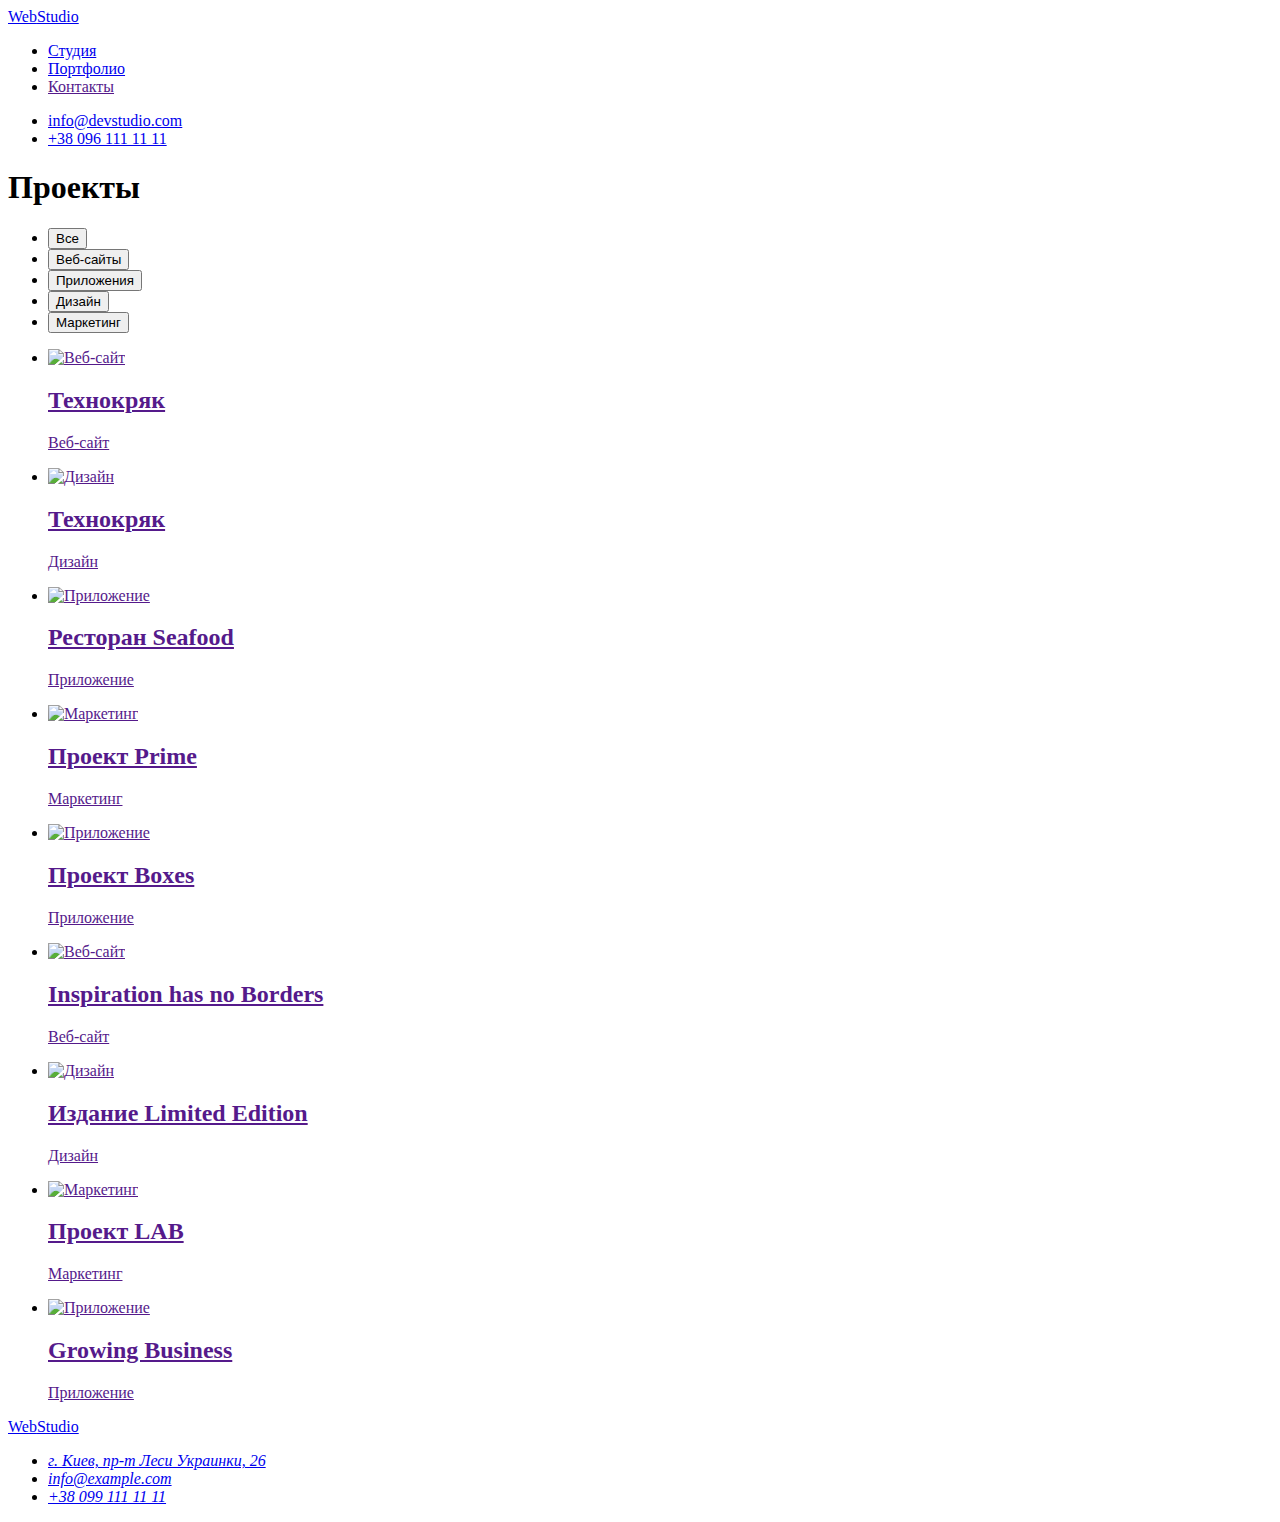
==== portfolio.html @ 8c82be48 "Add files via upload" ====
<!-- @format -->

<!DOCTYPE html>
<html lang="ru">
  <head>
    <meta charset="UTF-8" />
    <meta http-equiv="X-UA-Compatible" content="IE=edge" />
    <meta name="viewport" content="width=device-width, initial-scale=1.0" />
    <title>Студия</title>
    <link rel="preconnect" href="https://fonts.googleapis.com" />
    <link rel="preconnect" href="https://fonts.gstatic.com" crossorigin />
    <link
      href="https://fonts.googleapis.com/css2?family=Raleway:wght@700&family=Roboto:wght@400;500;700;900&display=swap"
      rel="stylesheet"
    />
    <link
      rel="stylesheet"
      href="https://cdnjs.cloudflare.com/ajax/libs/modern-normalize/1.1.0/modern-normalize.min.css"
      integrity="sha512-wpPYUAdjBVSE4KJnH1VR1HeZfpl1ub8YT/NKx4PuQ5NmX2tKuGu6U/JRp5y+Y8XG2tV+wKQpNHVUX03MfMFn9Q=="
      crossorigin="anonymous"
      referrerpolicy="no-referrer"
    />
    <link rel="stylesheet" href="./css/styles.css" />
  </head>

  <body>
    <header class="header">
      <div class="container container-header">
        <nav class="nav-header">
          <a href="/" class="name-logo logo-link logo-header"
            >Web<span class="name-studio">Studio</span></a
          >
          <ul class="nav-list">
            <li class="nav-list-item">
              <a href="index.html" class="nav-link">Студия</a>
            </li>
            <li class="nav-list-item">
              <a href="portfolio.html" class=" current nav-link">Портфолио</a>
            </li>
            <li class="nav-list-item">
              <a href="" class="nav-link">Контакты</a>
            </li>
          </ul>
        </nav>

        <ul class="contacts-list">
          <li class="contacts-email">
            <a href="mailto:info@devstudio.com" class="contacts-link"
              >info@devstudio.com</a
            >
          </li>
          <li class="contacts-phone">
            <a href="tel:+380961111111" class="contacts-link"
              >+38 096 111 11 11</a
            >
          </li>
        </ul>
      </div>
    </header>

    <main class="projects">
      <section class="section">
        <div class="container">
          <h1 class="projects-title">Проекты</h1>
            <ul class="button-filter-list">
              <li class="button-filter">
                <button type="button" class="filter-link">Все</button>
              </li>
              <li class="button-filter">
                <button type="button" class="filter-link">Веб-сайты</button>
              </li>
              <li class="button-filter">
                <button type="button" class="filter-link">Приложения</button>
              </li>
              <li class="button-filter">
                <button type="button" class="filter-link">Дизайн</button>
              </li>
              <li class="button-filter">
                <button type="button" class="filter-link">Маркетинг</button>
              </li>
            </ul>
          
          <ul class="projects-list">
            <li class="projects-item">
              <a href="">
                <img
                  src="images/project1.jpg"
                  alt="Веб-сайт"
                  width="370"
                  height="298"
                  class="project-img"
                />
                <div class="project-subtitle">
                  <h2 class="project-title">Технокряк</h2>
                  <p class="project-text">Веб-сайт</p>
                </div>
              </a>
            </li>
            <li class="projects-item">
              <a href="">
                <img
                  src="images/project2.jpg"
                  alt="Дизайн"
                  width="370"
                  height="298"
                  class="project-img"
                />
                <div class="project-subtitle">
                  <h2 class="project-title">Технокряк</h2>
                  <p class="project-text">Дизайн</p>
                </div>
              </a>
            </li>
            <li class="projects-item">
              <a href="">
                <img
                  src="images/project3.jpg"
                  alt="Приложение"
                  width="370"
                  height="298"
                  class="project-img"
                />
                <div class="project-subtitle">
                  <h2 class="project-title">Ресторан Seafood</h2>
                  <p class="project-text">Приложение</p>
                </div>
              </a>
            </li>
            <li class="projects-item">
              <a href="">
                <img
                  src="images/project4.jpg"
                  alt="Маркетинг"
                  width="370"
                  height="298"
                  class="project-img"
                />
                <div class="project-subtitle">
                  <h2 class="project-title">Проект Prime</h2>
                  <p class="project-text">Маркетинг</p>
                </div>
              </a>
            </li>
            <li class="projects-item">
              <a href="">
                <img
                  src="images/project5.jpg"
                  alt="Приложение"
                  width="370"
                  height="298"
                  class="project-img"
                />
                <div class="project-subtitle">
                  <h2 class="project-title">Проект Boxes</h2>
                  <p class="project-text">Приложение</p>
                </div>
              </a>
            </li>
            <li class="projects-item">
              <a href="">
                <img
                  src="images/project6.jpg"
                  alt="Веб-сайт"
                  width="370"
                  height="298"
                  class="project-img"
                />
                <div class="project-subtitle">
                  <h2 class="project-title">Inspiration has no Borders</h2>
                  <p class="project-text">Веб-сайт</p>
                </div>
              </a>
            </li>
            <li class="projects-item">
              <a href="">
                <img
                  src="images/project7.jpg"
                  alt="Дизайн"
                  width="370"
                  height="298"
                  class="project-img"
                />
                <div class="project-subtitle">
                  <h2 class="project-title">Издание Limited Edition</h2>
                  <p class="project-text">Дизайн</p>
                </div>
              </a>
            </li>
            <li class="projects-item">
              <a href="">
                <img
                  src="images/project8.jpg"
                  alt="Маркетинг"
                  width="370"
                  height="298"
                  class="project-img"
                />
                <div class="project-subtitle">
                  <h2 class="project-title">Проект LAB</h2>
                  <p class="project-text">Маркетинг</p>
                </div>
              </a>
            </li>
            <li class="projects-item">
              <a href="">
                <img
                  src="images/project9.jpg"
                  alt="Приложение"
                  width="370"
                  height="298"
                  class="project-img"
                />
                <div class="project-subtitle">
                  <h2 class="project-title">Growing Business</h2>
                  <p class="project-text">Приложение</p>
                </div>
              </a>
            </li>
          </ul>
        </div>
      </section>
    </main>

    <footer class="footer">
      <div class="container footer-container">
        <a href="/" class="name-logo footer-logo"
          >Web<span class="studio">Studio</span></a
        >
        <address class="address">
          <ul class="address-list">
            <li class="address-item">
              <a href="https://goo.gl/maps/V4Cm6WzRBC5eiZp59" class="location"
                >г. Киев, пр-т Леси Украинки, 26</a
              >
            </li>
            <li class="address-item">
              <a href="mailto:info@example.com" class="mail"
                >info@example.com</a
              >
            </li>
            <li class="address-item">
              <a href="tel:+380991111111" class="phone">+38 099 111 11 11</a>
            </li>
          </ul>
        </address>
      </div>
    </footer>
  </body>
</html>
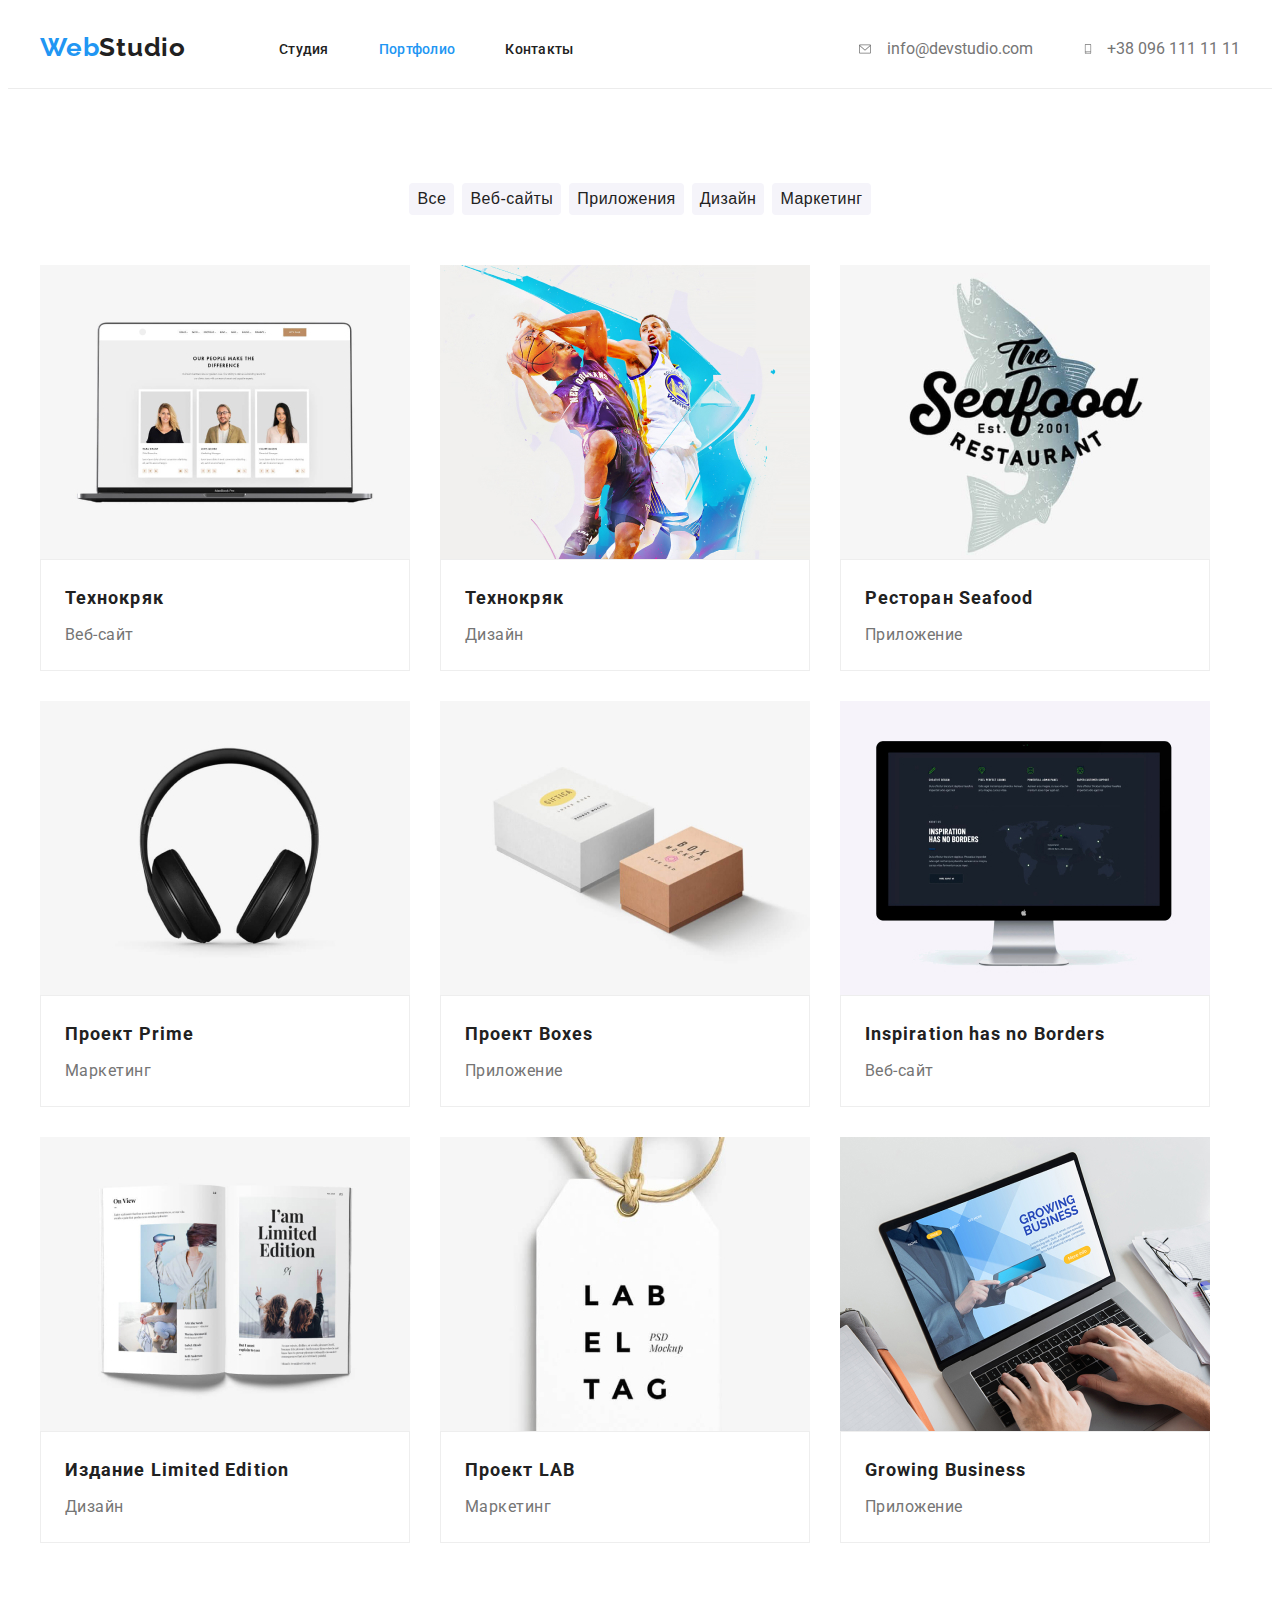
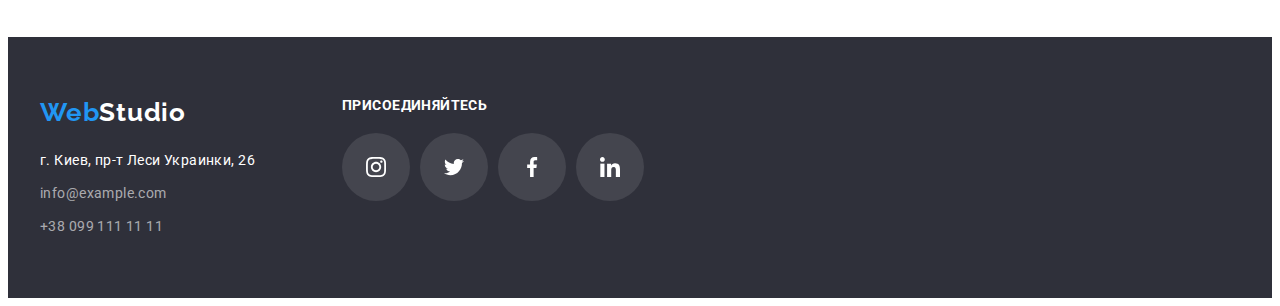
==== commit 5fc39237: "/" ====
--- a/portfolio.html
+++ b/portfolio.html
@@ -45,14 +45,14 @@
 
         <ul class="contacts-list">
           <li class="contacts-email">
-            <a href="mailto:info@devstudio.com" class="contacts-link"
-              >info@devstudio.com</a
-            >
+            <a href="mailto:info@devstudio.com" class="contacts-link">
+              <svg class="contacts-icon" width="16" height="12"> <use href="images/symbol-defs-orig.svg#envelope"></use></svg>
+              info@devstudio.com</a>
           </li>
           <li class="contacts-phone">
-            <a href="tel:+380961111111" class="contacts-link"
-              >+38 096 111 11 11</a
-            >
+            <a href="tel:+380961111111" class="contacts-link">
+              <svg class="contacts-icon" width="10" height="16"> <use href="images/symbol-defs-orig.svg#smartphone"></use></svg>
+              +38 096 111 11 11</a>
           </li>
         </ul>
       </div>
@@ -223,9 +223,10 @@
 
     <footer class="footer">
       <div class="container footer-container">
+        <div class="block-address">
         <a href="/" class="name-logo footer-logo"
-          >Web<span class="studio">Studio</span></a
-        >
+          >Web<span class="studio">Studio</span></a>
+          
         <address class="address">
           <ul class="address-list">
             <li class="address-item">
@@ -243,6 +244,34 @@
             </li>
           </ul>
         </address>
+        </div>
+
+        <div class="social-block">
+        <p class="footer-text">присоединяйтесь</p>
+
+        <ul class="social-icon-list">
+          <li class="social-icon-item">
+            <a href="" class="social-link footer-social-link">
+            <svg class="social-icon footer-icon" width="20" height="20"><use href="images/symbol-defs-orig.svg#instagram"></use></svg>
+          </a>
+          </li>
+          <li class="social-icon-item">
+            <a href="" class="social-link footer-social-link">
+            <svg class="social-icon footer-icon" width="20" height="20"><use href="images/symbol-defs-orig.svg#twitter"></use></svg>
+          </a>
+          </li>
+          <li class="social-icon-item">
+            <a href="" class="social-link footer-social-link">
+            <svg class="social-icon footer-icon" width="20" height="20"><use href="images/symbol-defs-orig.svg#facebook"></use></svg>
+          </a>
+          </li>
+          <li class="social-icon-item">
+            <a href="" class="social-link footer-social-link">
+            <svg class="social-icon footer-icon" width="20" height="20"><use href="images/symbol-defs-orig.svg#linkedin"></use></svg>
+          </a>
+          </li>
+        </ul>
+      </div>
       </div>
     </footer>
   </body>
--- a/css/styles.css
+++ b/css/styles.css
@@ -0,0 +1,551 @@
+/** @format */
+
+:root {
+  --title-color: #ffffff;
+  --main-text-color: #212121;
+  --additional-text-color: #757575;
+  --button-color: #2196f3;
+  --background-color: #ffffff;
+  --additional-background-color: #2f303a;
+  --button-portfolio: #f5f4fa;
+  --portfolio-text-color: #212121;
+}
+
+body {
+  font-family: Roboto, sans-serif;
+}
+/*reset and common*/
+h1,
+h2,
+h3,
+h4,
+h5,
+h6,
+p {
+  margin: 0;
+}
+
+a {
+  text-decoration: none;
+}
+ul {
+  list-style: none;
+  margin: 0;
+  padding: 0;
+}
+button {
+  cursor: pointer;
+}
+
+img{
+  display: inline-block;
+  display: block;
+  max-width: 100%;
+  height: auto;
+}
+
+.container {
+  width: 1200px;
+  padding-left: 15px;
+  padding-right: 15px;
+  margin: auto;
+}
+.section {
+  padding-top: 94px;
+  padding-bottom: 94px;
+}
+
+/*header*/
+
+.nav-list-item .current {
+  color: var(--button-color);
+}
+.nav-link,
+.contacts-link,
+.contacts-link {
+  padding-bottom: 32px;
+  padding-top: 32px;
+}
+
+.name-logo {
+  display: block;
+  font-family: Raleway;
+  font-weight: bold;
+  font-size: 26px;
+  line-height: calc(31 / 26);
+  letter-spacing: 0.03em;
+  color: var(--button-color);
+}
+
+.name-studio {
+  color: var(--main-text-color);
+}
+
+.nav-list,
+.contacts-list {
+  display: flex;
+}
+
+.nav-list {
+  display: flex;
+  align-items: center;
+}
+.nav-list-item:not(:last-child) {
+  margin-right: 50px;
+}
+.contacts-email {
+  margin-right: 50px;
+}
+
+.container-header {
+  display: flex;
+  align-items: center;
+  justify-content: space-between;
+}
+
+.header{
+  border-bottom: 1px solid #ececec;
+}
+
+.logo-link {
+  margin-right: 93px;
+  padding-top: 24px;
+  padding-bottom: 25px;
+}
+
+.nav-header {
+  display: flex;
+}
+
+.nav-link {
+  color: var(--main-text-color);
+  font-weight: 500;
+  font-size: 14px;
+  line-height: calc(16 / 14);
+  letter-spacing: 0.02em;
+}
+.nav-link:hover,
+.nav-link:focus {
+  color: var(--button-color);
+}
+
+.contacts-link {
+  color: var(--additional-text-color);
+  text-decoration: none;
+}
+
+.contacts-link:hover,
+.contacts-link:focus {
+  color: var(--button-color);
+}
+
+.contacts-icon{
+  margin-right: 10px;
+  vertical-align: middle;
+  fill: currentColor;
+}
+
+
+
+/*hero*/
+
+.hero {
+  padding-top: 200px;
+  padding-bottom: 200px;
+  text-align: center;
+background-color: var(--additional-background-color);
+}
+
+section.hero{
+  background-image: linear-gradient(rgba(47, 48, 58, 0.4), rgba(47, 48, 58, 0.4)),
+  url(/images/background.jpg);
+  max-width: 1600px;
+  margin-left: auto;
+  margin-right: auto;
+  height: 600px;
+  background-position: center;
+} 
+
+.hero-title {
+  color: var(--title-color);
+  font-weight: 900;
+  font-size: 44px;
+  line-height: calc(60 / 44);
+  text-align: center;
+  letter-spacing: 0.06em;
+  text-transform: uppercase;
+  margin-bottom: 30px;
+}
+
+.button-hero {
+  color: var(--title-color);
+  background-color: var(--button-color);
+  font-weight: bold;
+  font-size: 16px;
+  line-height: calc(30 / 16);
+  display: inline-block;
+  align-items: center;
+  text-align: center;
+  justify-content: center;
+  letter-spacing: 0.06em;
+  padding: 10px 32px;
+}
+
+
+/*advantages*/
+
+.section-title.advantage {
+  position: absolute;
+  white-space: nowrap;
+  width: 1px;
+  height: 1px;
+  overflow: hidden;
+  border: 0;
+  padding: 0;
+  clip: rect(0 0 0 0);
+  clip-path: inset(50%);
+  margin: -1px;
+}
+
+.advantage-list {
+  display: flex;
+}
+
+.advantage-item:not(:last-child) {
+  margin-right: 30px;
+}
+
+.advantage-title {
+  color: var(--main-text-color);
+  font-weight: bold;
+  font-size: 14px;
+  line-height: calc(16 / 14);
+  letter-spacing: 0.03em;
+  text-transform: uppercase;
+  margin-bottom: 10px;
+}
+
+.advantage-description {
+  color: var(--additional-text-color);
+  font-weight: normal;
+  font-size: 14px;
+  line-height: calc(24 / 14);
+  letter-spacing: 0.03em;
+}
+
+
+.advantage-block-icon{
+  background-color: #F5F4FA;
+  border-radius: 4px;
+  height: 120px;
+  width: 270px;
+  display: flex;
+  align-items: center;
+  justify-content: center;
+  margin-bottom: 30px;
+}
+
+/*--what we do--*/
+.img-section{
+  padding-top: 0;
+}
+
+.img-list {
+  display: flex;
+}
+
+.img-item:not(:last-child) {
+  margin-right: 30px;
+}
+
+.section-title {
+  color: var(--main-text-color);
+  font-weight: bold;
+  font-size: 36px;
+  line-height: calc(42 / 36);
+  text-align: center;
+  letter-spacing: 0.03em;
+  margin-bottom: 50px;
+}
+
+/*--team--*/
+
+.section-team {
+  background-color: var(--button-portfolio);
+}
+
+.team-list {
+  display: flex;
+}
+
+.team-item{
+  background-color: var(--background-color);
+  box-shadow: 0px 1px 3px rgba(0, 0, 0, 0.12), 0px 1px 1px rgba(0, 0, 0, 0.14), 0px 2px 1px rgba(0, 0, 0, 0.2);
+border-radius: 0px 0px 4px 4px;
+}
+.team-item:not(:last-child) {
+  margin-right: 30px;
+}
+
+.team-title {
+  color: var(--main-text-color);
+  font-weight: 500;
+  font-size: 16px;
+  line-height: calc(19 / 16);
+  text-align: center;
+  letter-spacing: 0.03em;
+  margin-bottom: 10px;
+}
+
+.team-description {
+  color: var(--additional-text-color);
+  font-size: 16px;
+  line-height: calc(19 / 16);
+  text-align: center;
+  letter-spacing: 0.03em;
+  margin-bottom: 16px;
+}
+.team-subtitile {
+  padding-top: 30px;
+  padding-bottom: 30px;
+}
+
+.social-icon-list{
+  display: flex;
+  justify-content: center;
+  align-items: center;
+}
+.social-icon-item+.social-icon-item{
+  margin-left: 10px;
+}
+.social-link:hover{
+  background-color: var(--button-color);
+  border-radius: 50%;
+}
+
+.social-link{
+  width: 44px;
+  height: 44px;
+  display: flex;
+  justify-content: center;
+  align-items: center;
+  padding: 12px;
+}
+
+.social-icon{
+  fill: #AFB1B8;
+}
+.social-link:hover .social-icon{
+  fill: var(--background-color);
+}
+
+/*clients*/
+
+.client-list{
+  display: flex;
+}
+
+.client-item+ .client-item{
+  margin-left: 30px;
+}
+
+.client-link{
+  display: flex;
+  justify-content: center;
+  align-items: center;
+  width: 170px;
+  height: 92px;
+  border: 1px solid #AFB1B8;
+  box-sizing: border-box;
+  border-radius: 4px;
+  color: #AFB1B8;
+}
+
+.client-link:hover{
+  color: var(--button-color);
+  border-color: var(--button-color);
+}
+
+.client-icon{
+  fill: currentColor;
+}
+
+/*footer*/
+
+
+.footer {
+  background-color: #2f303a;
+  padding-top: 60px;
+  padding-bottom: 60px;
+}
+
+.footer-container{
+  display: flex;
+}
+
+.footer-logo {
+  margin-bottom: 20px;
+  margin-right: 156px;
+}
+.footer-text{
+  font-weight: 700;
+  font-size: 14px;
+  line-height: calc(16 / 14);
+  letter-spacing: 0.03em;
+  text-transform: uppercase;
+  color: var(--title-color);
+  padding-bottom: 20px;
+}
+.block-logo{
+  display: flex;
+  align-items: center;
+}
+
+
+.address-list{
+  margin-right: 70px;
+}
+
+.location,
+.mail {
+  margin-bottom: 9px;
+}
+
+.address-item:not(:last-child){
+  margin-bottom: 9px;
+}
+
+.studio {
+  color: var(--title-color);
+}
+.address {
+  font-style: normal;
+}
+.location,
+.mail,
+.phone {
+  color: var(--title-color);
+  font-size: 14px;
+  line-height: calc(24 / 14);
+  letter-spacing: 0.03em;
+}
+.mail,
+.phone {
+  color: rgba(255, 255, 255, 0.6);
+}
+.phone:focus,
+.phone:hover {
+  color: var(--button-color);
+}
+.mail:focus,
+.mail:hover {
+  color: var(--button-color);
+}
+
+.footer-contacts{
+  display: flex;
+}
+
+.footer-social-link{
+  background-color:rgba(255, 255, 255, 0.1);
+  border-radius: 50%;
+}
+
+.footer-icon{
+  fill: var(--title-color)
+}
+
+
+
+
+/*portfolio*/
+
+.projects {
+  background-color: var(--background-color);
+}
+
+.projects-title{
+  position: absolute;
+  white-space: nowrap;
+  width: 1px;
+  height: 1px;
+  overflow: hidden;
+  border: 0;
+  padding: 0;
+  clip: rect(0 0 0 0);
+  clip-path: inset(50%);
+  margin: -1px;
+}
+
+.filter-link {
+  background-color: var(--button-portfolio);
+  color: var(--portfolio-text-color);
+  font-weight: 500;
+  font-size: 16px;
+  line-height: calc(26 / 16);
+  text-align: center;
+  letter-spacing: 0.03em;
+  border-radius: 4px;
+  border-color: transparent;
+}
+.filter-link:hover,
+.filter-link:focus {
+  background-color: var(--button-color);
+  color: var(--title-color);
+  box-shadow: 0px 3px 1px rgba(0, 0, 0, 0.1), 0px 1px 2px rgba(0, 0, 0, 0.08), 0px 2px 2px rgba(0, 0, 0, 0.12);
+}
+
+.button-filter-list {
+  display: flex;
+  justify-content: center;
+  margin-bottom: 50px;
+}
+
+.button-filter:not(:last-child) {
+  margin-right: 8px;
+}
+
+.project-title {
+  color: var(--portfolio-text-color);
+  font-weight: bold;
+  font-size: 18px;
+  line-height: calc(36 / 18);
+  letter-spacing: 0.06em;
+  margin-bottom: 4px;
+}
+
+.project-text {
+  color: var(--additional-text-color);
+  font-size: 16px;
+  line-height: calc(30 / 16);
+  letter-spacing: 0.03em;
+}
+
+.project-subtitle {
+  padding: 20px 24px;
+  border: 1px solid #eeeeee;
+}
+
+.projects-item {
+  width: 370px;
+  margin-right: 30px;
+  margin-bottom: 30px;
+}
+
+.projects-item:nth-child(3n) {
+  margin-right: 0;
+}
+
+.projects-item:nth-last-child(-n + 3) {
+  margin-bottom: 0;
+}
+
+.projects-list {
+  display: flex;
+  flex-wrap: wrap;
+}
+
+.projects-item:hover,
+.projects-item:focus{
+  box-shadow: 0px 1px 1px rgba(0, 0, 0, 0.12), 0px 4px 4px rgba(0, 0, 0, 0.06), 1px 4px 6px rgba(0, 0, 0, 0.16);
+}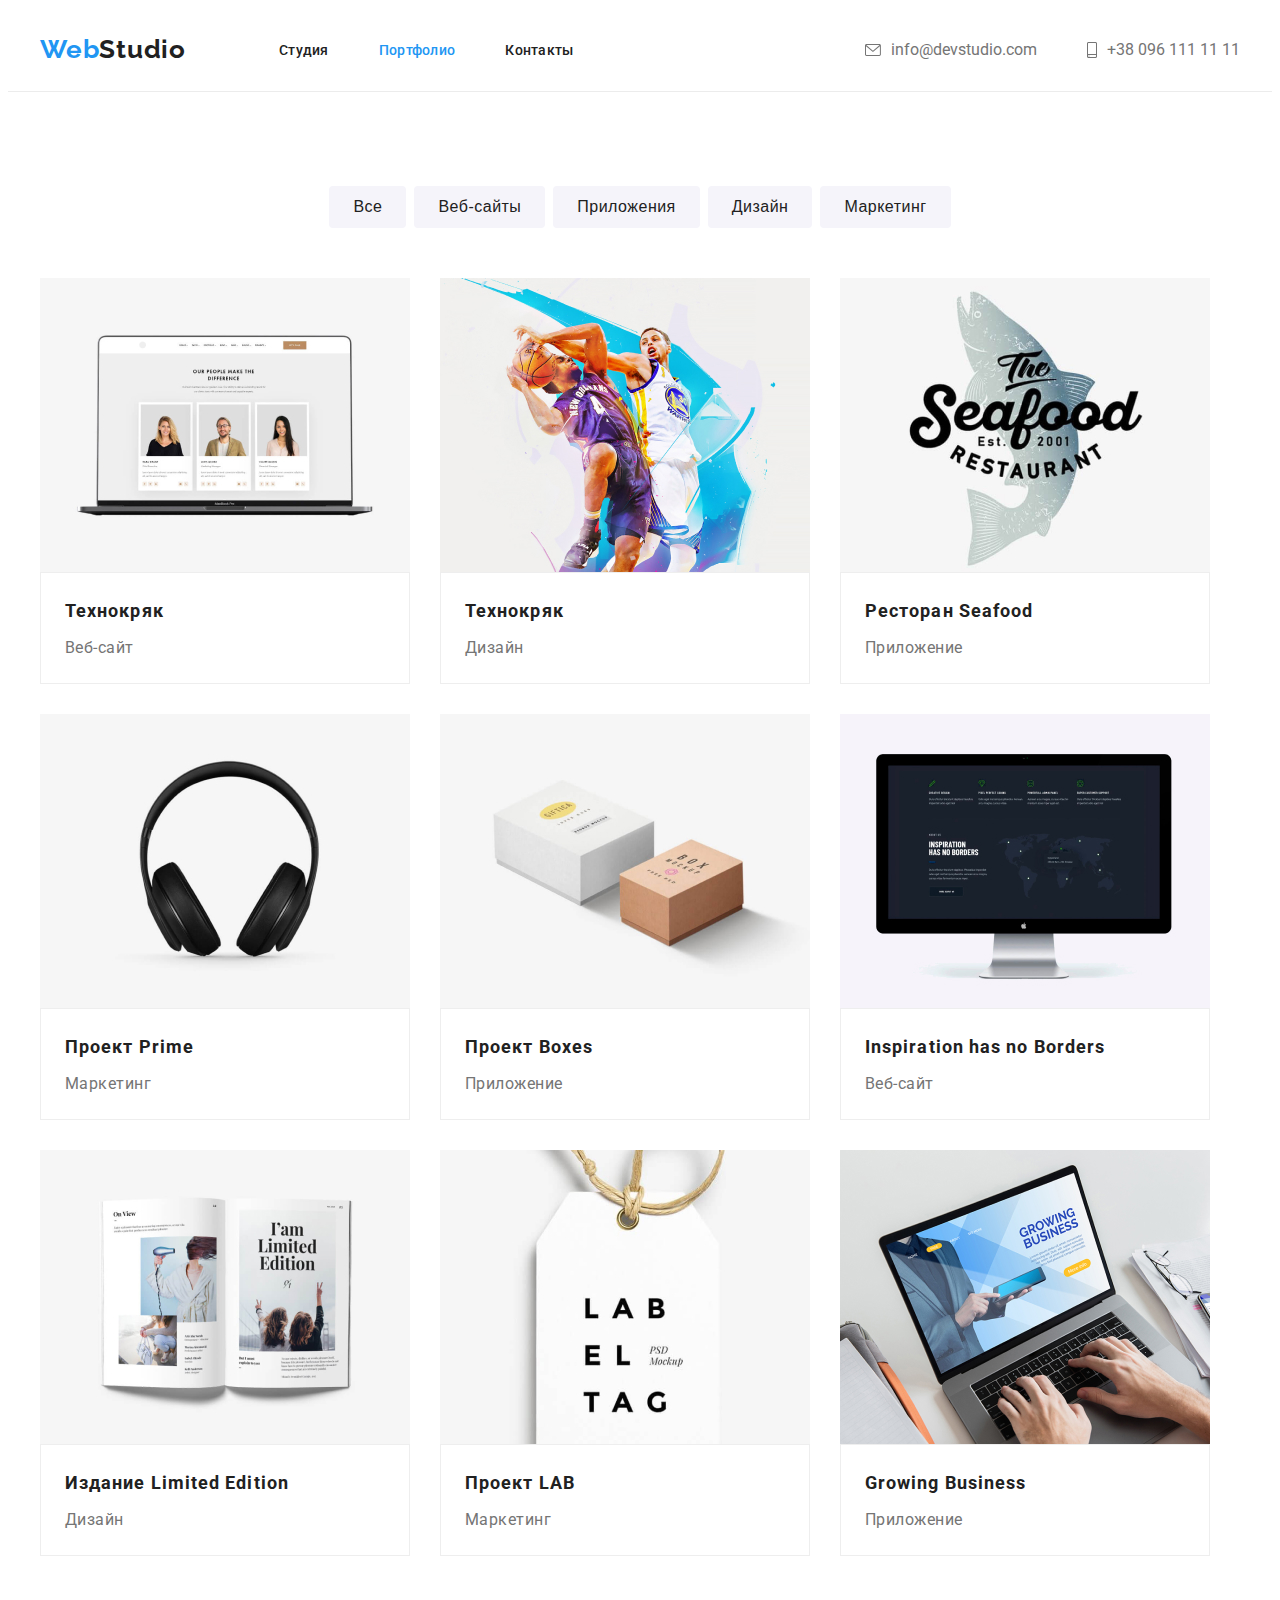
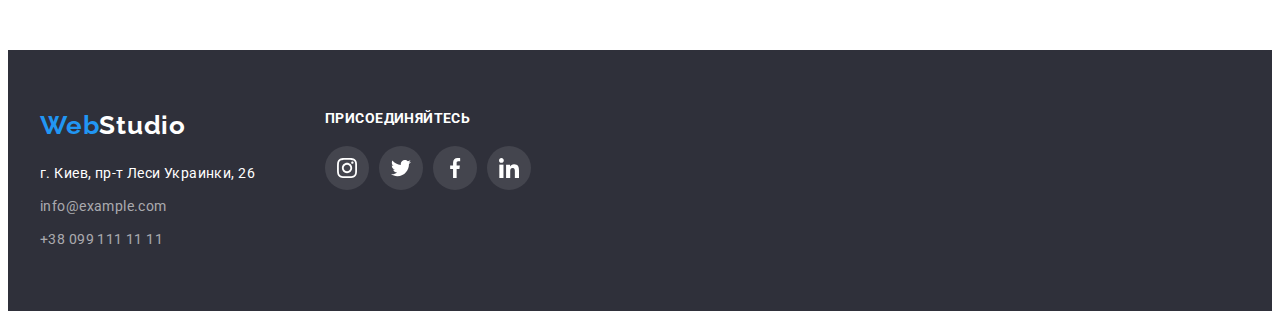
==== commit f17a5fac: "hw" ====
--- a/portfolio.html
+++ b/portfolio.html
@@ -82,7 +82,7 @@
           
           <ul class="projects-list">
             <li class="projects-item">
-              <a href="">
+              <a href="" class="project-link">
                 <img
                   src="images/project1.jpg"
                   alt="Веб-сайт"
@@ -97,7 +97,7 @@
               </a>
             </li>
             <li class="projects-item">
-              <a href="">
+              <a href="" class="project-link">
                 <img
                   src="images/project2.jpg"
                   alt="Дизайн"
@@ -112,7 +112,7 @@
               </a>
             </li>
             <li class="projects-item">
-              <a href="">
+              <a href="" class="project-link">
                 <img
                   src="images/project3.jpg"
                   alt="Приложение"
@@ -127,7 +127,7 @@
               </a>
             </li>
             <li class="projects-item">
-              <a href="">
+              <a href="" class="project-link">
                 <img
                   src="images/project4.jpg"
                   alt="Маркетинг"
@@ -142,7 +142,7 @@
               </a>
             </li>
             <li class="projects-item">
-              <a href="">
+              <a href="" class="project-link">
                 <img
                   src="images/project5.jpg"
                   alt="Приложение"
@@ -157,7 +157,7 @@
               </a>
             </li>
             <li class="projects-item">
-              <a href="">
+              <a href="" class="project-link">
                 <img
                   src="images/project6.jpg"
                   alt="Веб-сайт"
@@ -172,7 +172,7 @@
               </a>
             </li>
             <li class="projects-item">
-              <a href="">
+              <a href="" class="project-link">
                 <img
                   src="images/project7.jpg"
                   alt="Дизайн"
@@ -187,7 +187,7 @@
               </a>
             </li>
             <li class="projects-item">
-              <a href="">
+              <a href="" class="project-link">
                 <img
                   src="images/project8.jpg"
                   alt="Маркетинг"
@@ -202,7 +202,7 @@
               </a>
             </li>
             <li class="projects-item">
-              <a href="">
+              <a href="" class="project-link">
                 <img
                   src="images/project9.jpg"
                   alt="Приложение"
--- a/css/styles.css
+++ b/css/styles.css
@@ -130,6 +130,8 @@
 }
 
 .contacts-link {
+  display: flex;
+  align-items: center;
   color: var(--additional-text-color);
   text-decoration: none;
 }
@@ -141,7 +143,6 @@
 
 .contacts-icon{
   margin-right: 10px;
-  vertical-align: middle;
   fill: currentColor;
 }
 
@@ -158,7 +159,9 @@
 
 section.hero{
   background-image: linear-gradient(rgba(47, 48, 58, 0.4), rgba(47, 48, 58, 0.4)),
-  url(/images/background.jpg);
+  url('../images/background.jpg');
+  background-repeat: no-repeat;
+  background-size: cover;
   max-width: 1600px;
   margin-left: auto;
   margin-right: auto;
@@ -318,6 +321,8 @@
 .social-icon-item+.social-icon-item{
   margin-left: 10px;
 }
+
+.social-link:focus,
 .social-link:hover{
   background-color: var(--button-color);
   border-radius: 50%;
@@ -329,12 +334,13 @@
   display: flex;
   justify-content: center;
   align-items: center;
-  padding: 12px;
 }
 
 .social-icon{
   fill: #AFB1B8;
 }
+
+.social-link:focus .social-icon,
 .social-link:hover .social-icon{
   fill: var(--background-color);
 }
@@ -361,6 +367,7 @@
   color: #AFB1B8;
 }
 
+.client-link:focus,
 .client-link:hover{
   color: var(--button-color);
   border-color: var(--button-color);
@@ -385,7 +392,6 @@
 
 .footer-logo {
   margin-bottom: 20px;
-  margin-right: 156px;
 }
 .footer-text{
   font-weight: 700;
@@ -394,16 +400,7 @@
   letter-spacing: 0.03em;
   text-transform: uppercase;
   color: var(--title-color);
-  padding-bottom: 20px;
-}
-.block-logo{
-  display: flex;
-  align-items: center;
-}
-
-
-.address-list{
-  margin-right: 70px;
+  margin-bottom: 20px;
 }
 
 .location,
@@ -442,8 +439,8 @@
   color: var(--button-color);
 }
 
-.footer-contacts{
-  display: flex;
+.block-address{
+  margin-right: 70px;
 }
 
 .footer-social-link{
@@ -488,6 +485,11 @@
   border-radius: 4px;
   border-color: transparent;
 }
+.filter-link{
+  display: block;
+  padding: 6px 22px;
+}
+
 .filter-link:hover,
 .filter-link:focus {
   background-color: var(--button-color);
@@ -545,7 +547,10 @@
   flex-wrap: wrap;
 }
 
-.projects-item:hover,
-.projects-item:focus{
+.project-link{
+  display: block;
+}
+.project-link:hover,
+.project-link:focus{
   box-shadow: 0px 1px 1px rgba(0, 0, 0, 0.12), 0px 4px 4px rgba(0, 0, 0, 0.06), 1px 4px 6px rgba(0, 0, 0, 0.16);
-}+}
